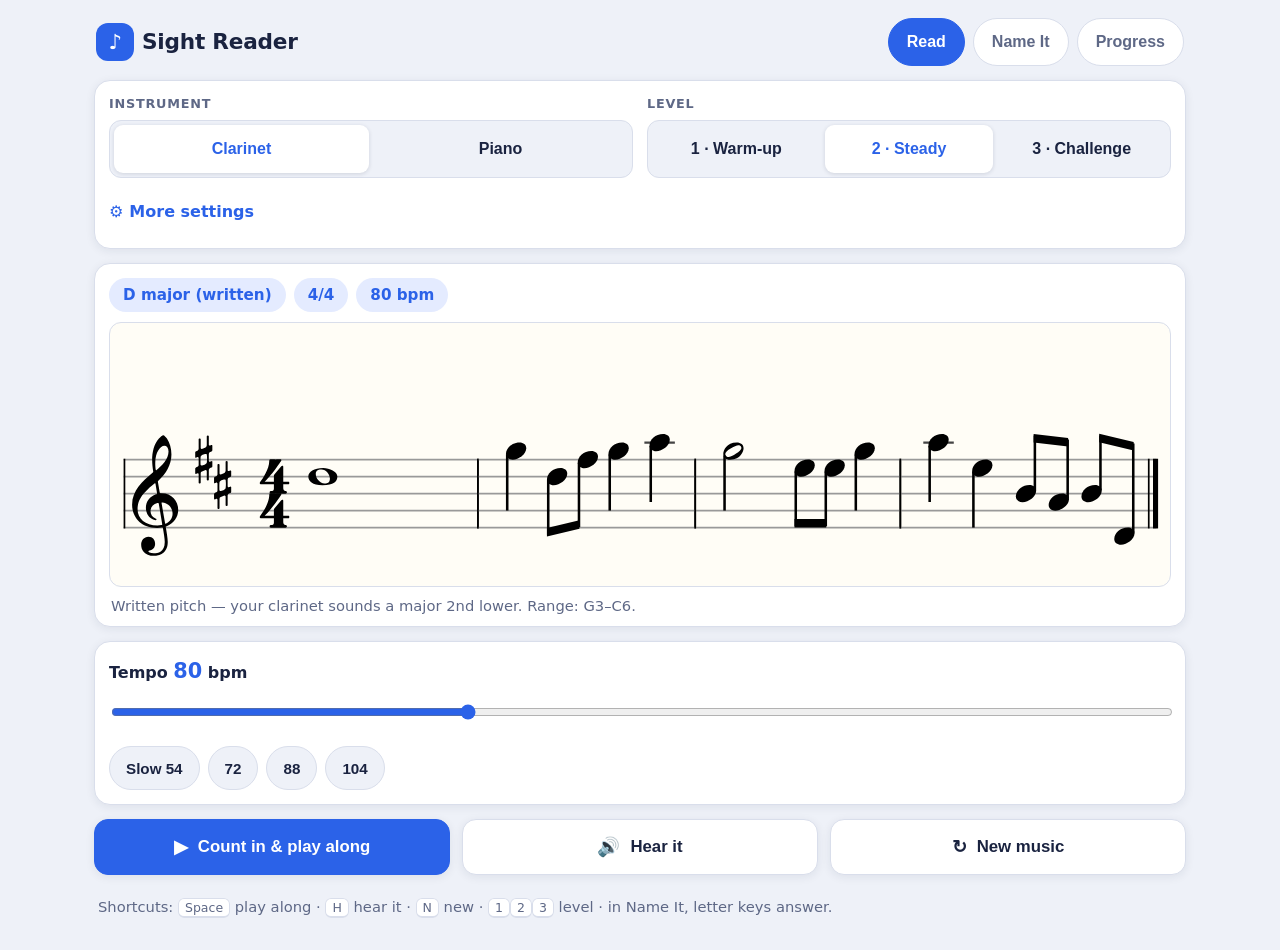
==== index.html @ 1ae21d20 "Sight Reader: sight-reading trainer for clarinet and piano A static web app (no build step) with thr" ====
<!doctype html>
<html lang="en">
<head>
<meta charset="utf-8">
<meta name="viewport" content="width=device-width, initial-scale=1">
<meta name="theme-color" content="#1b2a4a">
<title>Sight Reader — clarinet &amp; piano practice</title>
<link rel="icon" href="data:image/svg+xml,<svg xmlns='http://www.w3.org/2000/svg' viewBox='0 0 32 32'><text y='26' font-size='26'>&#119070;</text></svg>">
<link rel="stylesheet" href="css/styles.css">
</head>
<body>
<div class="app">

  <header class="topbar">
    <div class="brand"><span class="logo">&#9834;</span> Sight Reader</div>
    <nav class="tabs" id="tabs" role="tablist">
      <button class="tab is-on" data-view="practice" role="tab">Read</button>
      <button class="tab" data-view="drill" role="tab">Name It</button>
      <button class="tab" data-view="progress" role="tab">Progress</button>
    </nav>
  </header>

  <section class="setup card">
    <div class="fields">
      <div class="field">
        <label>Instrument</label>
        <div class="segmented" id="segInstrument">
          <button data-val="clarinet" class="is-on">Clarinet</button>
          <button data-val="piano">Piano</button>
        </div>
      </div>
      <div class="field" id="fieldStaff" hidden>
        <label>Staff</label>
        <div class="segmented" id="segClef">
          <button data-val="treble" class="is-on">Treble</button>
          <button data-val="bass">Bass</button>
          <button data-val="grand">Grand</button>
        </div>
      </div>
      <div class="field">
        <label>Level</label>
        <div class="segmented" id="segLevel">
          <button data-val="1">1 · Warm&#8209;up</button>
          <button data-val="2" class="is-on">2 · Steady</button>
          <button data-val="3">3 · Challenge</button>
        </div>
      </div>
    </div>

    <details id="more">
      <summary>More settings</summary>
      <div class="fields">
        <div class="field">
          <label for="selKey">Key</label>
          <select id="selKey">
            <option value="auto">Mixed (level keys)</option>
          </select>
        </div>
        <div class="field">
          <label for="selTime">Time</label>
          <select id="selTime">
            <option value="4/4">4/4</option>
            <option value="3/4">3/4</option>
            <option value="2/4">2/4</option>
          </select>
        </div>
        <div class="field">
          <label>Bars</label>
          <div class="segmented" id="segBars">
            <button data-val="2">2</button>
            <button data-val="4" class="is-on">4</button>
            <button data-val="8">8</button>
          </div>
        </div>
        <div class="field">
          <label for="selClick">Click</label>
          <select id="selClick">
            <option value="all">All the way through</option>
            <option value="countin">Count-in only</option>
            <option value="off">No click</option>
          </select>
        </div>
        <div class="field">
          <label for="rngVol">Volume</label>
          <input type="range" id="rngVol" min="0" max="100" value="70">
        </div>
        <div class="field checks">
          <label class="check"><input type="checkbox" id="chkRests"> Rests</label>
          <label class="check"><input type="checkbox" id="chkAcc"> Accidentals</label>
        </div>
      </div>
    </details>
  </section>

  <main>
    <!-- ============ READ ============ -->
    <section class="view" id="view-practice">
      <div class="card score">
        <div class="score-head">
          <span class="pill" id="pillKey">C major</span>
          <span class="pill" id="pillTime">4/4</span>
          <span class="pill" id="pillTempo">80 bpm</span>
          <span class="pill ghost" id="pillCount"></span>
        </div>
        <div class="notation-wrap">
          <div id="notation" class="notation"></div>
          <div id="cursor" class="cursor" hidden></div>
        </div>
        <p class="hint" id="instrumentNote"></p>
      </div>

      <div class="card tempo-card">
        <label for="rngTempo">Tempo <strong id="tempoOut">80</strong> bpm</label>
        <input type="range" id="rngTempo" min="40" max="160" step="2" value="80">
        <div class="tempo-presets">
          <button class="chip" data-tempo="54">Slow 54</button>
          <button class="chip" data-tempo="72">72</button>
          <button class="chip" data-tempo="88">88</button>
          <button class="chip" data-tempo="104">104</button>
        </div>
      </div>

      <div class="actions">
        <button class="btn primary" id="btnPlayAlong"><span class="ic">&#9654;</span> Count in &amp; play along</button>
        <button class="btn" id="btnHear"><span class="ic">&#128266;</span> Hear it</button>
        <button class="btn" id="btnNew"><span class="ic">&#8635;</span> New music</button>
      </div>

      <div class="card selfcheck" id="selfCheck" hidden>
        <p>How did that one go?</p>
        <div class="actions tight">
          <button class="btn good" id="btnGood">&#10003; Nailed it</button>
          <button class="btn warn" id="btnAgain">&#8635; Needs work</button>
        </div>
      </div>
    </section>

    <!-- ============ NAME IT ============ -->
    <section class="view" id="view-drill" hidden>
      <div class="drill-stats">
        <div class="stat"><strong id="drillScore">0/0</strong><small>score</small></div>
        <div class="stat"><strong id="drillStreak">0</strong><small>streak</small></div>
        <div class="stat"><strong id="drillTimer">0.0s</strong><small>this note</small></div>
        <div class="stat"><strong id="drillLeft">20</strong><small>to go</small></div>
      </div>

      <div class="card drill-card">
        <div id="drillNotation" class="notation single"></div>
        <div class="feedback" id="drillFeedback">Press <em>Start round</em> to begin.</div>
      </div>

      <div class="field centered">
        <div class="segmented" id="segAnswerMode">
          <button data-val="name" class="is-on">Name it</button>
          <button data-val="keys">Find it on the keys</button>
        </div>
      </div>

      <div id="namePad" class="pad">
        <div class="acc-row segmented" id="segAcc">
          <button data-val="b">&#9837; flat</button>
          <button data-val="" class="is-on">&#9838; natural</button>
          <button data-val="#">&#9839; sharp</button>
        </div>
        <div class="note-row" id="noteRow"></div>
      </div>

      <div id="keyPad" class="piano-wrap" hidden><div class="piano" id="piano"></div></div>

      <div class="actions">
        <button class="btn primary" id="btnDrillStart">Start round</button>
        <button class="btn" id="btnDrillSkip" disabled>Skip note</button>
      </div>

      <div class="card summary" id="roundSummary" hidden></div>
    </section>

    <!-- ============ PROGRESS ============ -->
    <section class="view" id="view-progress" hidden>
      <div class="tiles" id="progressTiles"></div>
      <div class="card">
        <h2>Last 7 days</h2>
        <div class="week" id="weekChart"></div>
      </div>
      <div class="card">
        <h2>Notes to work on</h2>
        <div class="bars" id="weakBars"></div>
      </div>
      <div class="card">
        <h2>By key signature</h2>
        <div class="bars" id="keyBars"></div>
      </div>
      <div class="card danger-zone">
        <button class="btn warn" id="btnReset">Clear all progress</button>
        <span class="hint" id="storeNote"></span>
      </div>
    </section>
  </main>

  <footer class="foot">
    <span class="hint">Shortcuts: <kbd>Space</kbd> play along · <kbd>H</kbd> hear it · <kbd>N</kbd> new · <kbd>1</kbd><kbd>2</kbd><kbd>3</kbd> level · in Name It, letter keys answer.</span>
  </footer>
</div>

<div id="boot" class="boot" hidden></div>

<script src="vendor/vexflow.js"></script>
<script src="js/theory.js"></script>
<script src="js/generator.js"></script>
<script src="js/notation.js"></script>
<script src="js/audio.js"></script>
<script src="js/storage.js"></script>
<script src="js/app.js"></script>
</body>
</html>
---- css/styles.css ----
/* Sight Reader — tablet-first styles. Big targets, no hover-only affordances. */

:root {
  --bg: #eef1f8;
  --card: #ffffff;
  --ink: #1a2340;
  --muted: #5e6886;
  --line: #d9deeb;
  --accent: #2b62e8;
  --accent-soft: #e4ebff;
  --good: #16864a;
  --good-soft: #dcf5e6;
  --warn: #b85c10;
  --warn-soft: #fdeeda;
  --bad: #c22f3d;
  --bad-soft: #fde7e9;
  --paper: #fffdf6;
  --radius: 16px;
  --shadow: 0 2px 10px rgba(22, 32, 64, .08);
  --tap: 56px;
}

@media (prefers-color-scheme: dark) {
  :root {
    --bg: #111727;
    --card: #1b2234;
    --ink: #e9edf8;
    --muted: #a3adc7;
    --line: #2d3650;
    --accent: #6d94ff;
    --accent-soft: #223156;
    --good: #5fd598;
    --good-soft: #1d3a2c;
    --warn: #f0b265;
    --warn-soft: #3a2d19;
    --bad: #ff8f9b;
    --bad-soft: #3b1f25;
    --shadow: 0 2px 12px rgba(0, 0, 0, .35);
  }
}

* { box-sizing: border-box; }

html, body {
  margin: 0;
  padding: 0;
  background: var(--bg);
  color: var(--ink);
  font: 16px/1.45 system-ui, -apple-system, "Segoe UI", Roboto, sans-serif;
  -webkit-text-size-adjust: 100%;
}

.app {
  max-width: 1120px;
  margin: 0 auto;
  padding: 12px 14px 32px;
}

/* ---------- top bar ---------- */

.topbar {
  display: flex;
  align-items: center;
  justify-content: space-between;
  gap: 12px;
  flex-wrap: wrap;
  padding: 6px 2px 14px;
}

.brand {
  font-size: 1.35rem;
  font-weight: 700;
  letter-spacing: -.01em;
  display: flex;
  align-items: center;
  gap: 8px;
}

.logo {
  display: inline-grid;
  place-items: center;
  width: 38px;
  height: 38px;
  border-radius: 12px;
  background: var(--accent);
  color: #fff;
  font-size: 1.3rem;
}

.tabs { display: flex; gap: 8px; }

.tab {
  min-height: 48px;
  padding: 0 18px;
  border: 1px solid var(--line);
  border-radius: 999px;
  background: var(--card);
  color: var(--muted);
  font-size: 1rem;
  font-weight: 600;
  cursor: pointer;
}

.tab.is-on { background: var(--accent); border-color: var(--accent); color: #fff; }

/* ---------- cards & fields ---------- */

.card {
  background: var(--card);
  border: 1px solid var(--line);
  border-radius: var(--radius);
  box-shadow: var(--shadow);
  padding: 14px;
  margin-bottom: 14px;
}

.card h2 { margin: 2px 0 12px; font-size: 1.05rem; }

.fields {
  display: flex;
  flex-wrap: wrap;
  gap: 14px;
}

.field { flex: 1 1 220px; min-width: 0; }
.field.centered { flex-basis: 100%; display: flex; justify-content: center; }
.field > label {
  display: block;
  font-size: .8rem;
  text-transform: uppercase;
  letter-spacing: .06em;
  color: var(--muted);
  font-weight: 700;
  margin-bottom: 6px;
}

.segmented {
  display: flex;
  gap: 4px;
  padding: 4px;
  background: var(--bg);
  border: 1px solid var(--line);
  border-radius: 12px;
}

.segmented button {
  flex: 1 1 0;
  min-height: 48px;
  padding: 0 10px;
  border: 0;
  border-radius: 9px;
  background: transparent;
  color: var(--ink);
  font-size: 1rem;
  font-weight: 600;
  cursor: pointer;
  white-space: nowrap;
}

.segmented button.is-on {
  background: var(--card);
  color: var(--accent);
  box-shadow: 0 1px 4px rgba(20, 30, 60, .14);
}

select, input[type="range"] {
  width: 100%;
  min-height: 48px;
  font-size: 1rem;
  color: var(--ink);
}

select {
  padding: 0 10px;
  border: 1px solid var(--line);
  border-radius: 12px;
  background: var(--bg);
}

input[type="range"] { accent-color: var(--accent); min-height: 40px; }

.checks { display: flex; align-items: flex-end; gap: 16px; flex-wrap: wrap; }

.check {
  display: inline-flex;
  align-items: center;
  gap: 8px;
  min-height: 48px;
  font-weight: 600;
}

.check input { width: 24px; height: 24px; accent-color: var(--accent); }

details#more { margin-top: 12px; }

details#more > summary {
  cursor: pointer;
  min-height: 44px;
  display: flex;
  align-items: center;
  font-weight: 700;
  color: var(--accent);
  list-style: none;
}

details#more > summary::-webkit-details-marker { display: none; }
details#more > summary::before { content: "⚙ "; margin-right: 6px; }
details#more[open] > summary { margin-bottom: 10px; }

/* ---------- score ---------- */

.score { padding-bottom: 8px; }

.score-head {
  display: flex;
  gap: 8px;
  flex-wrap: wrap;
  margin-bottom: 10px;
}

.pill {
  background: var(--accent-soft);
  color: var(--accent);
  border-radius: 999px;
  padding: 6px 14px;
  font-weight: 700;
  font-size: .95rem;
}

.pill.ghost { background: transparent; color: var(--muted); }

.notation-wrap { position: relative; }

.notation {
  background: var(--paper);
  border: 1px solid var(--line);
  border-radius: 12px;
  padding: 4px 0;
  overflow: hidden;
  min-height: 140px;
}

.notation svg { display: block; max-width: 100%; }
.notation.single { min-height: 160px; display: grid; place-items: center; }

.cursor {
  position: absolute;
  top: 0;
  pointer-events: none;
  background: rgba(43, 98, 232, .16);
  border: 2px solid rgba(43, 98, 232, .45);
  border-radius: 8px;
  transition: left .07s linear, width .07s linear;
}

.hint { color: var(--muted); font-size: .92rem; margin: 8px 2px 2px; }

/* ---------- tempo ---------- */

.tempo-card label { display: block; font-weight: 600; margin-bottom: 4px; }
.tempo-card strong { font-size: 1.3rem; color: var(--accent); }

.tempo-presets { display: flex; gap: 8px; flex-wrap: wrap; margin-top: 8px; }

.chip {
  min-height: 44px;
  padding: 0 16px;
  border-radius: 999px;
  border: 1px solid var(--line);
  background: var(--bg);
  color: var(--ink);
  font-weight: 600;
  font-size: .95rem;
  cursor: pointer;
}

/* ---------- buttons ---------- */

.actions {
  display: flex;
  gap: 12px;
  flex-wrap: wrap;
  margin-bottom: 14px;
}

.actions.tight { margin-bottom: 0; }

.btn {
  flex: 1 1 200px;
  min-height: var(--tap);
  padding: 0 18px;
  border: 1px solid var(--line);
  border-radius: 14px;
  background: var(--card);
  color: var(--ink);
  font-size: 1.05rem;
  font-weight: 700;
  cursor: pointer;
  box-shadow: var(--shadow);
  display: inline-flex;
  align-items: center;
  justify-content: center;
  gap: 10px;
}

.btn .ic { font-size: 1.15rem; }
.btn:disabled { opacity: .45; cursor: default; }
.btn.primary { background: var(--accent); border-color: var(--accent); color: #fff; }
.btn.good { background: var(--good-soft); border-color: var(--good); color: var(--good); }
.btn.warn { background: var(--warn-soft); border-color: var(--warn); color: var(--warn); }
.btn.is-playing { background: var(--bad); border-color: var(--bad); color: #fff; }

.selfcheck p { margin: 2px 0 10px; font-weight: 700; }

/* ---------- drill ---------- */

.drill-stats {
  display: flex;
  gap: 10px;
  margin-bottom: 12px;
}

.stat {
  flex: 1 1 0;
  background: var(--card);
  border: 1px solid var(--line);
  border-radius: 14px;
  padding: 10px 6px;
  text-align: center;
  box-shadow: var(--shadow);
}

.stat strong { display: block; font-size: 1.4rem; line-height: 1.1; }
.stat small { color: var(--muted); font-size: .78rem; text-transform: uppercase; letter-spacing: .05em; }

.drill-card { text-align: center; }

.feedback {
  margin-top: 10px;
  min-height: 46px;
  display: grid;
  place-items: center;
  font-size: 1.1rem;
  font-weight: 700;
  border-radius: 12px;
  padding: 8px;
  color: var(--muted);
}

.feedback.ok { background: var(--good-soft); color: var(--good); }
.feedback.bad { background: var(--bad-soft); color: var(--bad); }

.pad { margin-bottom: 14px; }
.acc-row { max-width: 420px; margin: 0 auto 10px; }

.note-row {
  display: grid;
  grid-template-columns: repeat(7, 1fr);
  gap: 8px;
}

.note-btn {
  min-height: 72px;
  border: 1px solid var(--line);
  border-radius: 14px;
  background: var(--card);
  color: var(--ink);
  font-size: 1.5rem;
  font-weight: 700;
  cursor: pointer;
  box-shadow: var(--shadow);
}

.note-btn:disabled { opacity: .5; }

.piano-wrap { overflow-x: auto; padding-bottom: 8px; margin-bottom: 14px; }

.piano {
  position: relative;
  display: flex;
  height: 170px;
  min-width: 640px;
  user-select: none;
}

.wkey {
  position: relative;
  flex: 1 1 0;
  min-width: 34px;
  background: #fcfcfd;
  border: 1px solid #9aa3b8;
  border-radius: 0 0 8px 8px;
  margin-right: -1px;
  cursor: pointer;
  display: flex;
  align-items: flex-end;
  justify-content: center;
  padding-bottom: 6px;
  font-size: .7rem;
  color: #78809a;
}

.wkey.hit { background: var(--accent-soft); }
.wkey.ok { background: #bff0d2; }
.wkey.bad { background: #ffd4d9; }

.bkey {
  position: absolute;
  top: 0;
  right: -17%;
  width: 34%;
  height: 62%;
  background: #262c3d;
  border: 1px solid #10131d;
  border-radius: 0 0 6px 6px;
  z-index: 2;
  cursor: pointer;
}

.bkey.ok { background: #1f9d55; }
.bkey.bad { background: #c22f3d; }
.bkey.hit { background: var(--accent); }

.summary { text-align: center; }
.summary .big-score { font-size: 2.2rem; font-weight: 800; color: var(--accent); }

/* ---------- progress ---------- */

.tiles {
  display: grid;
  grid-template-columns: repeat(auto-fit, minmax(150px, 1fr));
  gap: 12px;
  margin-bottom: 14px;
}

.tile {
  background: var(--card);
  border: 1px solid var(--line);
  border-radius: var(--radius);
  box-shadow: var(--shadow);
  padding: 14px;
}

.tile strong { display: block; font-size: 1.8rem; line-height: 1.1; }
.tile small { color: var(--muted); }

.week { display: flex; gap: 8px; align-items: flex-end; height: 130px; }

.weekcol { flex: 1 1 0; display: flex; flex-direction: column; justify-content: flex-end; height: 100%; gap: 6px; }
.weekcol .fill { background: var(--accent); border-radius: 6px 6px 0 0; min-height: 3px; }
.weekcol .fill.empty { background: var(--line); }
.weekcol .lab { text-align: center; font-size: .72rem; color: var(--muted); }
.weekcol .val { text-align: center; font-size: .72rem; color: var(--muted); }

.bars { display: flex; flex-direction: column; gap: 8px; }

.bar-row { display: grid; grid-template-columns: 60px 1fr 70px; gap: 10px; align-items: center; }
.bar-row .track { background: var(--bg); border-radius: 999px; height: 16px; overflow: hidden; border: 1px solid var(--line); }
.bar-row .fill { height: 100%; background: var(--good); border-radius: 999px; }
.bar-row .fill.low { background: var(--bad); }
.bar-row .fill.mid { background: var(--warn); }
.bar-row .lab { font-weight: 700; }
.bar-row .num { color: var(--muted); font-size: .85rem; text-align: right; }

.danger-zone { display: flex; align-items: center; gap: 14px; flex-wrap: wrap; }
.danger-zone .btn { flex: 0 0 auto; }

/* ---------- misc ---------- */

.foot { padding: 6px 2px 0; }
kbd {
  background: var(--card);
  border: 1px solid var(--line);
  border-bottom-width: 2px;
  border-radius: 6px;
  padding: 1px 6px;
  font: inherit;
  font-size: .85em;
}

.boot {
  position: fixed;
  inset: auto 12px 12px 12px;
  background: var(--bad-soft);
  color: var(--bad);
  border: 1px solid var(--bad);
  border-radius: 12px;
  padding: 12px;
  font-weight: 600;
  z-index: 50;
}

[hidden] { display: none !important; }

@media (max-width: 560px) {
  .brand { font-size: 1.15rem; }
  .tab { padding: 0 13px; font-size: .95rem; }
  .note-row { grid-template-columns: repeat(4, 1fr); }
  .btn { flex-basis: 100%; }
  .stat strong { font-size: 1.15rem; }
}

@media (max-width: 860px) and (orientation: portrait) {
  .field { flex-basis: 100%; }
}
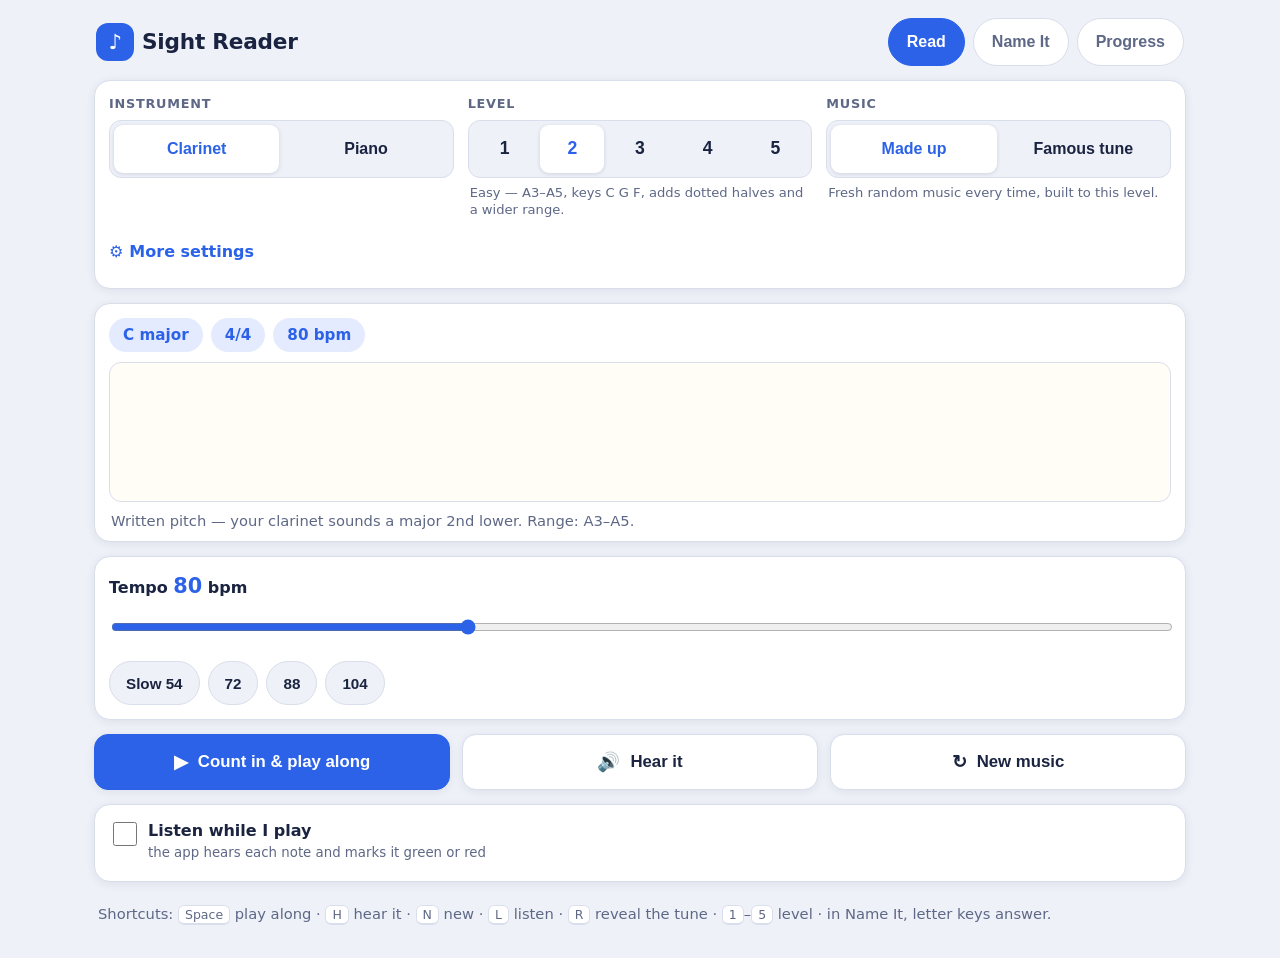
==== commit 1b89af47: "Five difficulty levels, and a library of famous tunes to sight-read Difficulty was three big plateau" ====
--- a/index.html
+++ b/index.html
@@ -39,11 +39,22 @@
       </div>
       <div class="field">
         <label>Level</label>
-        <div class="segmented" id="segLevel">
-          <button data-val="1">1 · Warm&#8209;up</button>
-          <button data-val="2" class="is-on">2 · Steady</button>
-          <button data-val="3">3 · Challenge</button>
-        </div>
+        <div class="segmented levels" id="segLevel">
+          <button data-val="1">1</button>
+          <button data-val="2" class="is-on">2</button>
+          <button data-val="3">3</button>
+          <button data-val="4">4</button>
+          <button data-val="5">5</button>
+        </div>
+        <p class="hint level-note" id="levelNote"></p>
+      </div>
+      <div class="field">
+        <label>Music</label>
+        <div class="segmented" id="segSource">
+          <button data-val="random" class="is-on">Made up</button>
+          <button data-val="tune">Famous tune</button>
+        </div>
+        <p class="hint level-note" id="sourceNote"></p>
       </div>
     </div>
 
@@ -101,12 +112,16 @@
           <span class="pill" id="pillTime">4/4</span>
           <span class="pill" id="pillTempo">80 bpm</span>
           <span class="pill ghost" id="pillCount"></span>
+          <span class="pill tune" id="pillTune" hidden></span>
+          <button class="chip reveal" id="btnReveal" hidden>What is this tune?</button>
         </div>
         <div class="notation-wrap">
           <div id="notation" class="notation"></div>
+          <div id="hitMarks" class="hitmarks" aria-hidden="true"></div>
           <div id="cursor" class="cursor" hidden></div>
         </div>
         <p class="hint" id="instrumentNote"></p>
+        <p class="hint tune-note" id="tuneNote" hidden></p>
       </div>
 
       <div class="card tempo-card">
@@ -126,6 +141,32 @@
         <button class="btn" id="btnNew"><span class="ic">&#8635;</span> New music</button>
       </div>
 
+      <div class="card listen" id="listenCard">
+        <label class="check listen-head">
+          <input type="checkbox" id="chkListen">
+          <span>Listen while I play
+            <small>the app hears each note and marks it green or red</small></span>
+        </label>
+        <div class="listen-body" id="listenBody" hidden>
+          <div class="actions tight">
+            <button class="btn" id="btnMicCheck"><span class="ic">&#127908;</span> Check my microphone</button>
+          </div>
+          <div class="mic-readout" id="micReadout" hidden>
+            <div class="mic-heard">
+              <strong id="micNote">&#8212;</strong>
+              <small id="micCents"></small>
+            </div>
+            <div class="mic-bars">
+              <div class="mic-cents"><i class="mid"></i><i class="needle" id="micNeedle"></i></div>
+              <div class="mic-level"><i id="micLevel"></i></div>
+            </div>
+          </div>
+          <p class="hint" id="listenStatus"></p>
+        </div>
+      </div>
+
+      <div class="card listen-result" id="listenResult" hidden></div>
+
       <div class="card selfcheck" id="selfCheck" hidden>
         <p>How did that one go?</p>
         <div class="actions tight">
@@ -198,7 +239,7 @@
   </main>
 
   <footer class="foot">
-    <span class="hint">Shortcuts: <kbd>Space</kbd> play along · <kbd>H</kbd> hear it · <kbd>N</kbd> new · <kbd>1</kbd><kbd>2</kbd><kbd>3</kbd> level · in Name It, letter keys answer.</span>
+    <span class="hint">Shortcuts: <kbd>Space</kbd> play along · <kbd>H</kbd> hear it · <kbd>N</kbd> new · <kbd>L</kbd> listen · <kbd>R</kbd> reveal the tune · <kbd>1</kbd>–<kbd>5</kbd> level · in Name It, letter keys answer.</span>
   </footer>
 </div>
 
@@ -207,8 +248,10 @@
 <script src="vendor/vexflow.js"></script>
 <script src="js/theory.js"></script>
 <script src="js/generator.js"></script>
+<script src="js/tunes.js"></script>
 <script src="js/notation.js"></script>
 <script src="js/audio.js"></script>
+<script src="js/pitch.js"></script>
 <script src="js/storage.js"></script>
 <script src="js/app.js"></script>
 </body>
--- a/css/styles.css
+++ b/css/styles.css
@@ -503,3 +503,111 @@
 @media (max-width: 860px) and (orientation: portrait) {
   .field { flex-basis: 100%; }
 }
+
+/* ---------- listening through the microphone ---------- */
+
+.hitmarks { position: absolute; inset: 0; pointer-events: none; }
+
+.hitmark {
+  position: absolute;
+  border-radius: 8px;
+  border: 2px solid transparent;
+  transition: background-color .12s linear;
+}
+
+.hitmark.ok   { background: rgba(22, 134, 74, .17);  border-color: rgba(22, 134, 74, .4); }
+.hitmark.bad  { background: rgba(194, 47, 61, .16);  border-color: rgba(194, 47, 61, .45); }
+.hitmark.miss { background: rgba(120, 128, 150, .12); border-color: rgba(120, 128, 150, .4); border-style: dashed; }
+
+@media (prefers-color-scheme: dark) {
+  .hitmark.ok   { background: rgba(95, 213, 152, .2);  border-color: rgba(95, 213, 152, .5); }
+  .hitmark.bad  { background: rgba(255, 143, 155, .18); border-color: rgba(255, 143, 155, .5); }
+  .hitmark.miss { background: rgba(163, 173, 199, .14); border-color: rgba(163, 173, 199, .45); }
+}
+
+.listen-head { align-items: flex-start; font-weight: 700; }
+.listen-head small { display: block; font-weight: 400; color: var(--muted); }
+.listen-body { margin-top: 12px; }
+.listen-body .actions { margin-bottom: 10px; }
+.listen-body .btn { flex: 0 1 280px; }
+
+.mic-readout {
+  display: flex;
+  align-items: center;
+  gap: 16px;
+  background: var(--bg);
+  border: 1px solid var(--line);
+  border-radius: 14px;
+  padding: 12px 14px;
+}
+
+.mic-heard { min-width: 92px; text-align: center; }
+.mic-heard strong { display: block; font-size: 2rem; line-height: 1.1; font-variant-numeric: tabular-nums; }
+.mic-heard strong.dim { color: var(--muted); }
+.mic-heard small { color: var(--muted); font-variant-numeric: tabular-nums; }
+.mic-bars { flex: 1 1 auto; display: grid; gap: 8px; }
+
+.mic-cents, .mic-level {
+  position: relative;
+  height: 12px;
+  border-radius: 999px;
+  background: var(--line);
+  overflow: hidden;
+}
+
+.mic-cents .mid {
+  position: absolute;
+  left: 50%;
+  top: 0;
+  bottom: 0;
+  width: 2px;
+  margin-left: -1px;
+  background: var(--muted);
+  opacity: .55;
+}
+
+.mic-cents .needle {
+  position: absolute;
+  top: 1px;
+  bottom: 1px;
+  width: 10px;
+  margin-left: -5px;
+  left: 50%;
+  border-radius: 999px;
+  background: var(--good);
+  transition: left .08s linear;
+}
+
+.mic-cents .needle.off { background: var(--warn); }
+.mic-cents .needle.quiet { background: var(--muted); opacity: .5; }
+.mic-level i { position: absolute; left: 0; top: 0; bottom: 0; width: 0; background: var(--accent); border-radius: 999px; }
+
+.listen-result .big-score { font-size: 2rem; font-weight: 800; }
+.listen-result p { margin: 4px 0; }
+.listen-result .tally { display: flex; gap: 14px; flex-wrap: wrap; margin: 6px 0 2px; font-weight: 700; }
+.listen-result .tally .ok { color: var(--good); }
+.listen-result .tally .bad { color: var(--bad); }
+.listen-result .tally .miss { color: var(--muted); }
+.hint.bad { color: var(--bad); }
+
+/* ---------- five levels and famous-tune mode ---------- */
+
+.segmented.levels button { font-size: 1.1rem; padding: 0 4px; }
+
+.hint.level-note { margin: 6px 2px 0; font-size: .82rem; line-height: 1.3; }
+
+.pill.tune { background: var(--warn-soft); color: var(--warn); }
+
+.chip.reveal {
+  min-height: 38px;
+  padding: 0 14px;
+  border-color: var(--warn);
+  background: var(--warn-soft);
+  color: var(--warn);
+  font-weight: 700;
+}
+
+.hint.tune-note { color: var(--ink); font-weight: 600; }
+
+.segmented button:disabled,
+select:disabled { opacity: .45; cursor: default; }
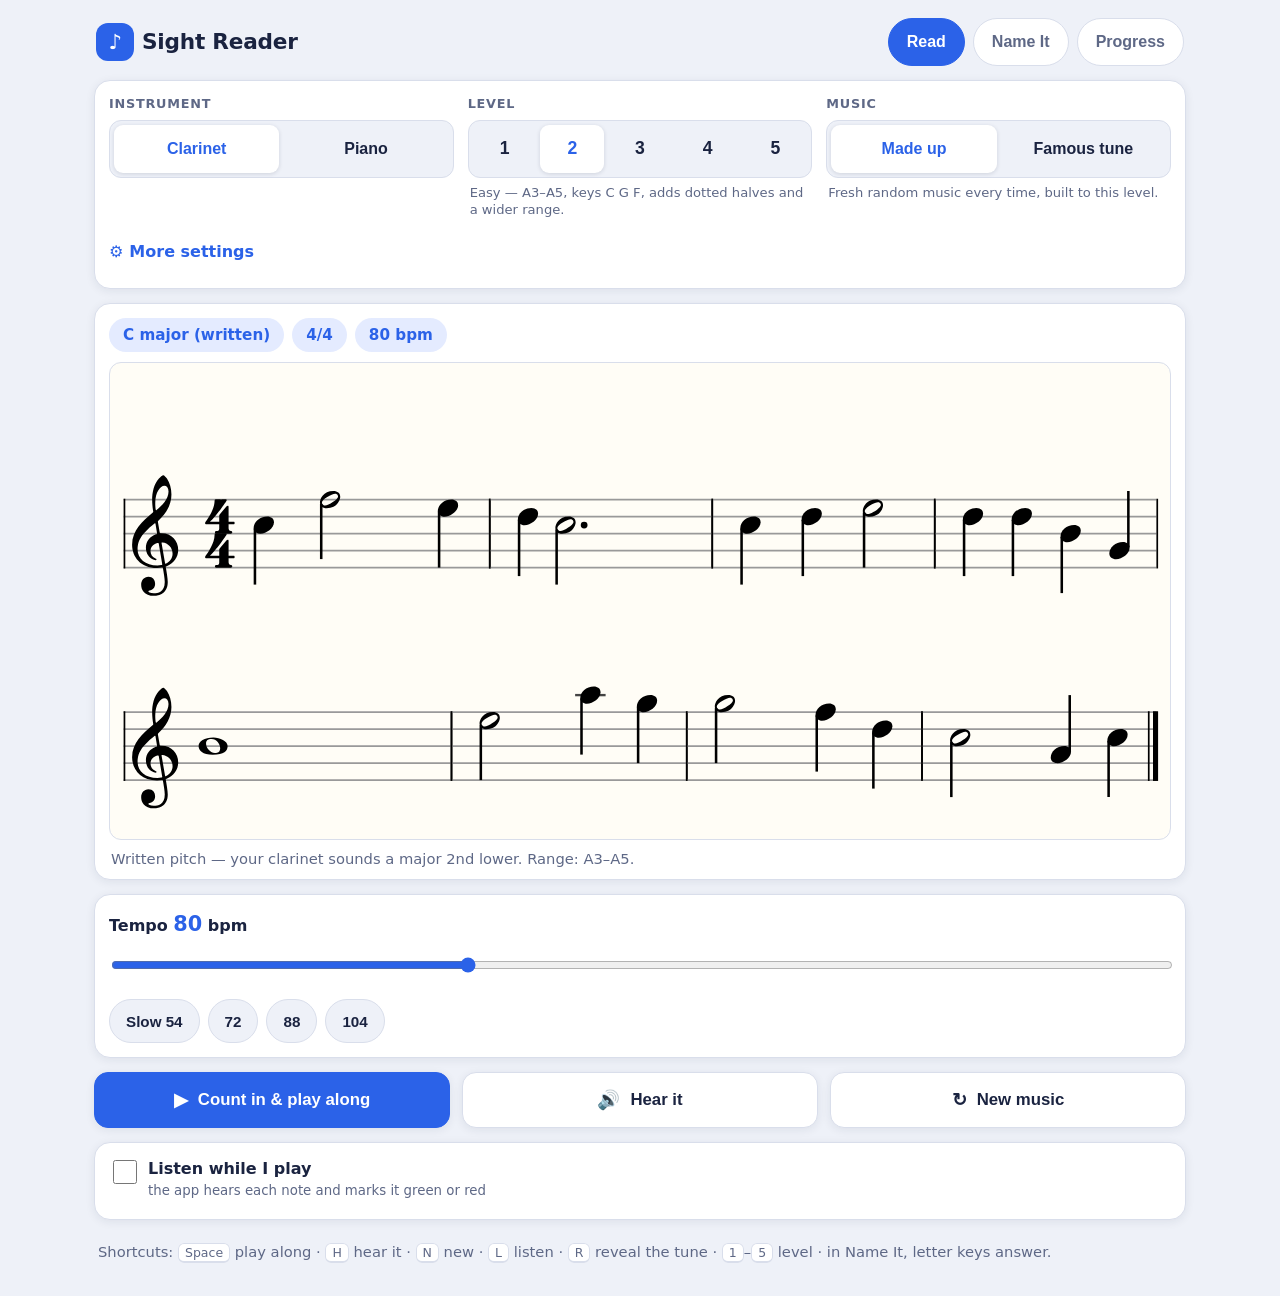
==== commit 8af38049: "Default to eight bars so an exercise fills two lines Older saves kept four bars without anyone choos" ====
--- a/index.html
+++ b/index.html
@@ -79,8 +79,8 @@
           <label>Bars</label>
           <div class="segmented" id="segBars">
             <button data-val="2">2</button>
-            <button data-val="4" class="is-on">4</button>
-            <button data-val="8">8</button>
+            <button data-val="4">4</button>
+            <button data-val="8" class="is-on">8</button>
           </div>
         </div>
         <div class="field">
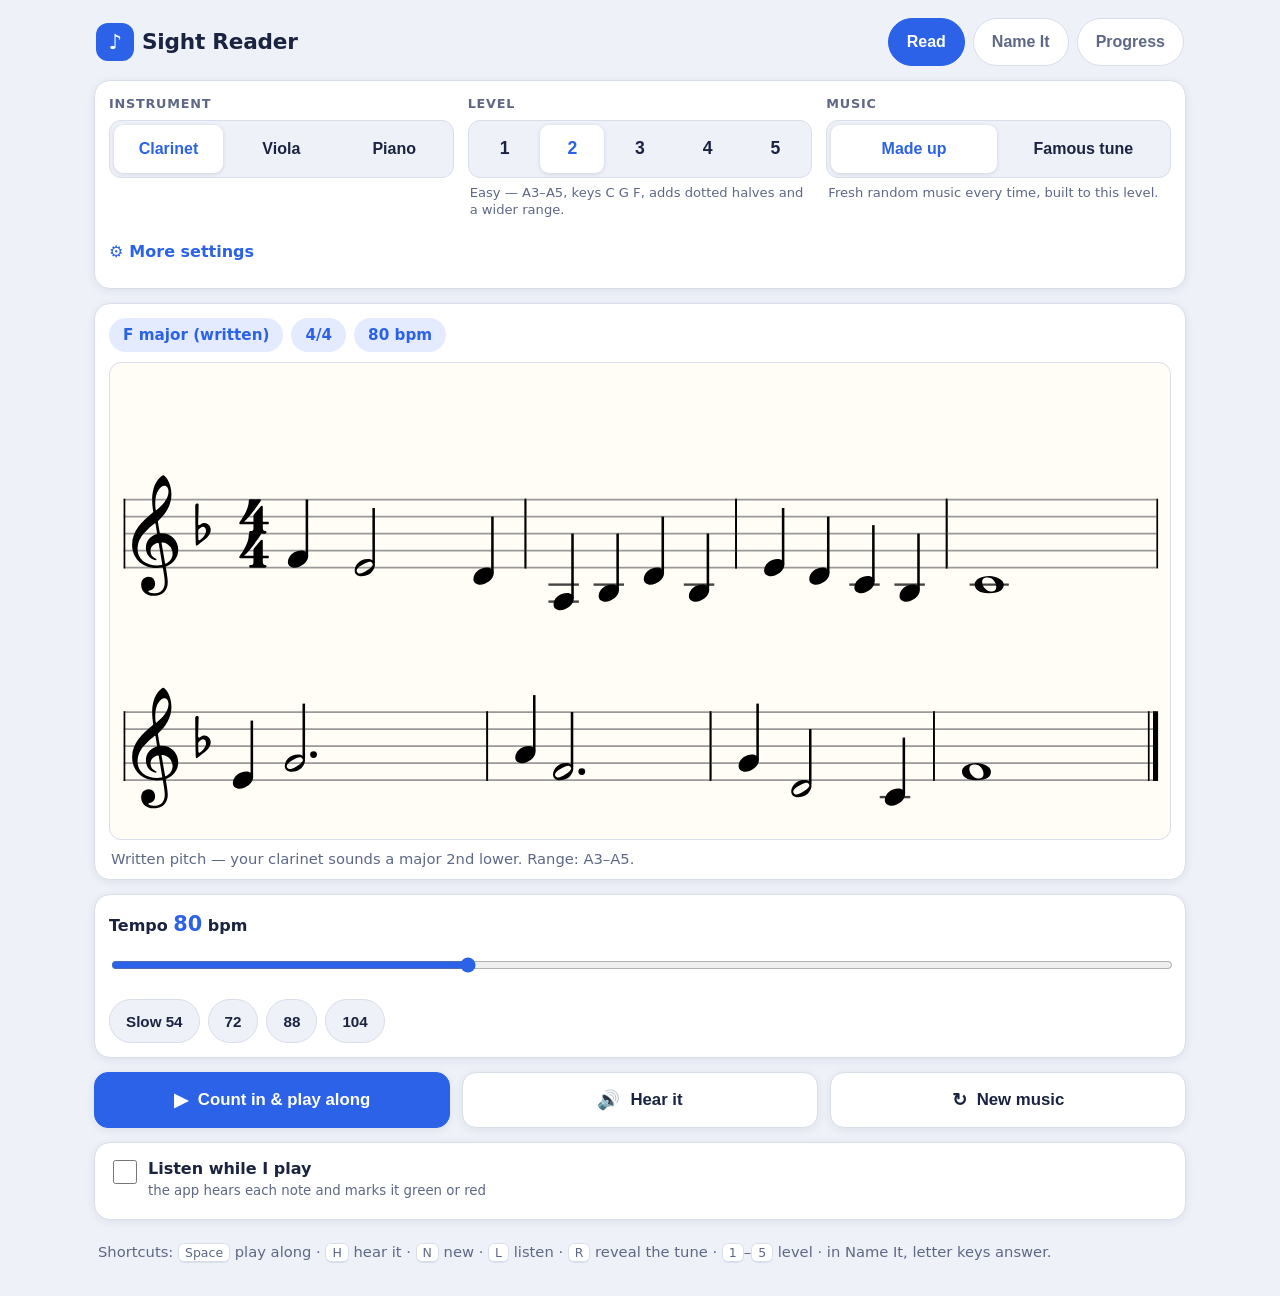
==== commit b89d5c9e: "Add viola: alto clef, its own keys, range and bowed sound A second child plays viola, so the instrum" ====
--- a/index.html
+++ b/index.html
@@ -4,7 +4,7 @@
 <meta charset="utf-8">
 <meta name="viewport" content="width=device-width, initial-scale=1">
 <meta name="theme-color" content="#1b2a4a">
-<title>Sight Reader — clarinet &amp; piano practice</title>
+<title>Sight Reader — clarinet, viola &amp; piano practice</title>
 <link rel="icon" href="data:image/svg+xml,<svg xmlns='http://www.w3.org/2000/svg' viewBox='0 0 32 32'><text y='26' font-size='26'>&#119070;</text></svg>">
 <link rel="stylesheet" href="css/styles.css">
 </head>
@@ -26,6 +26,7 @@
         <label>Instrument</label>
         <div class="segmented" id="segInstrument">
           <button data-val="clarinet" class="is-on">Clarinet</button>
+          <button data-val="viola">Viola</button>
           <button data-val="piano">Piano</button>
         </div>
       </div>
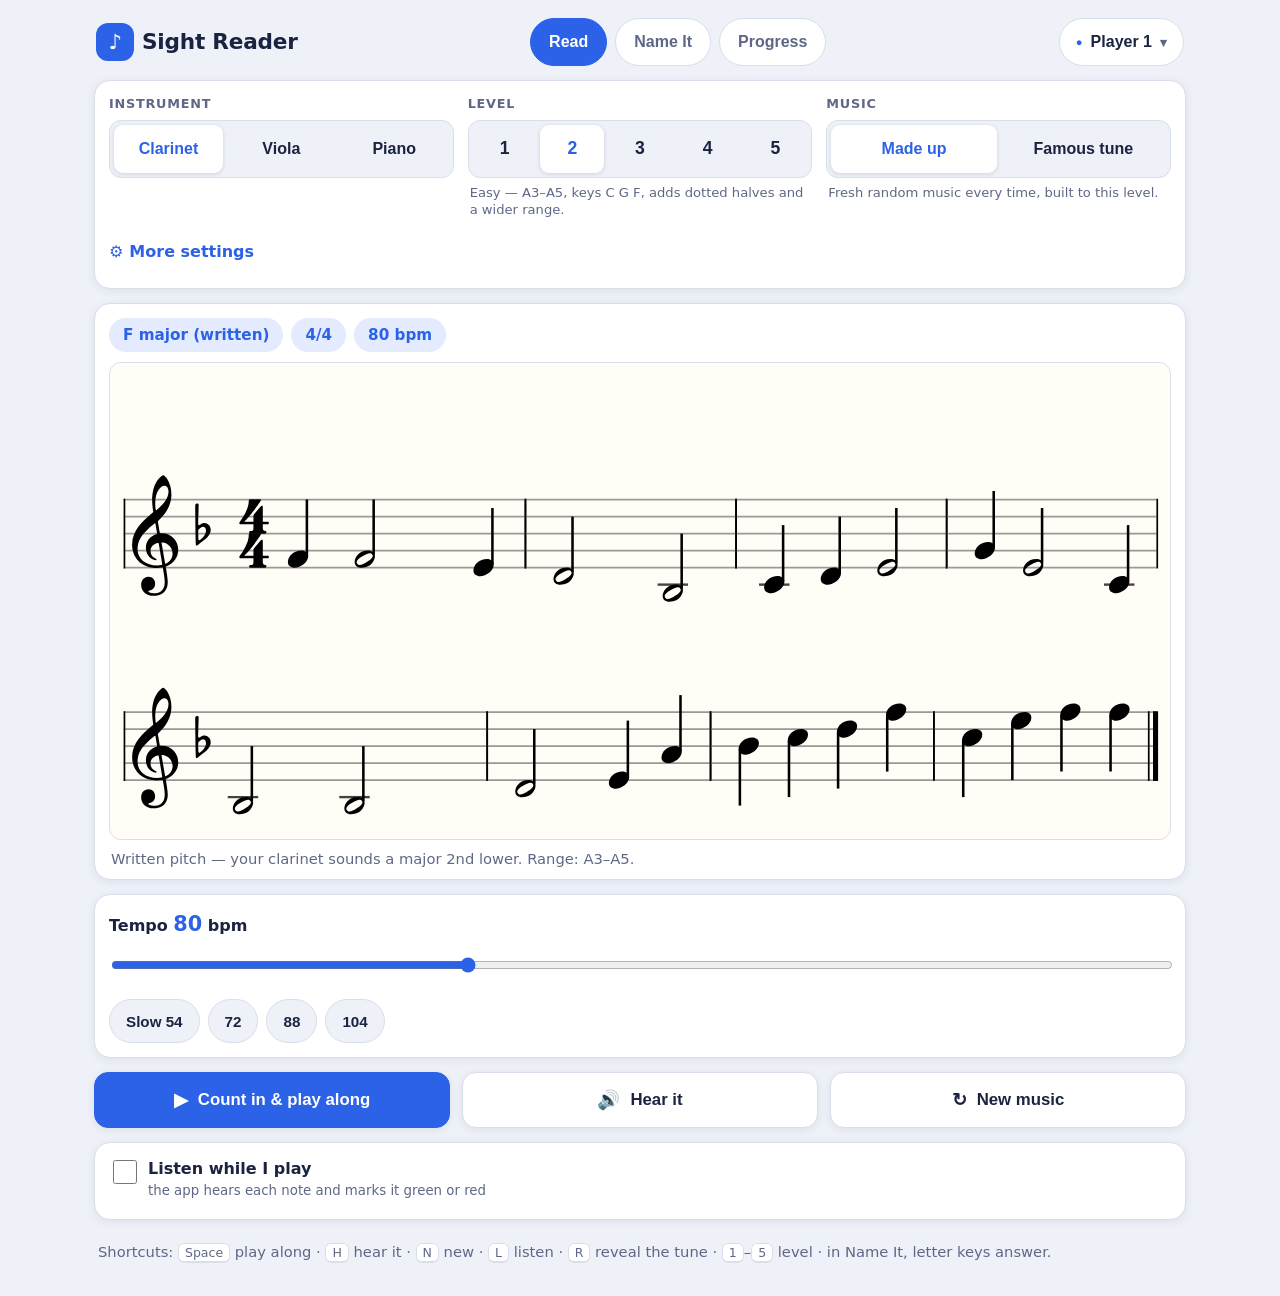
==== commit e570b0bb: "Give each player their own progress and settings Two children share one tablet, so a single pot of s" ====
--- a/index.html
+++ b/index.html
@@ -18,6 +18,11 @@
       <button class="tab" data-view="drill" role="tab">Name It</button>
       <button class="tab" data-view="progress" role="tab">Progress</button>
     </nav>
+    <button class="player-btn" id="btnPlayer" aria-haspopup="dialog">
+      <span aria-hidden="true">&#9679;</span>
+      <span id="playerName">Player 1</span>
+      <span class="caret" aria-hidden="true">&#9662;</span>
+    </button>
   </header>
 
   <section class="setup card">
@@ -219,6 +224,7 @@
 
     <!-- ============ PROGRESS ============ -->
     <section class="view" id="view-progress" hidden>
+      <p class="hint who" id="progressWho"></p>
       <div class="tiles" id="progressTiles"></div>
       <div class="card">
         <h2>Last 7 days</h2>
@@ -233,7 +239,12 @@
         <div class="bars" id="keyBars"></div>
       </div>
       <div class="card danger-zone">
-        <button class="btn warn" id="btnReset">Clear all progress</button>
+        <button class="btn warn" id="btnReset">Clear this player's progress</button>
+        <span class="confirm-inline" id="resetConfirm" hidden>
+          <strong id="resetAsk">Really clear it?</strong>
+          <button class="btn warn" id="btnResetYes">Yes, clear</button>
+          <button class="btn" id="btnResetNo">Cancel</button>
+        </span>
         <span class="hint" id="storeNote"></span>
       </div>
     </section>
@@ -243,6 +254,18 @@
     <span class="hint">Shortcuts: <kbd>Space</kbd> play along · <kbd>H</kbd> hear it · <kbd>N</kbd> new · <kbd>L</kbd> listen · <kbd>R</kbd> reveal the tune · <kbd>1</kbd>–<kbd>5</kbd> level · in Name It, letter keys answer.</span>
   </footer>
 </div>
+
+<div class="sheet-backdrop" id="playerBackdrop" hidden></div>
+<section class="sheet" id="playerSheet" hidden role="dialog" aria-label="Choose who is practising">
+  <h2>Who's practising?</h2>
+  <p class="hint">Each player keeps their own streak, practice time and accuracy.</p>
+  <div class="player-list" id="playerList"></div>
+  <div class="player-add">
+    <input type="text" id="newPlayerName" maxlength="20" placeholder="Add another player" autocomplete="off">
+    <button class="btn" id="btnAddPlayer">Add</button>
+  </div>
+  <button class="btn primary" id="btnClosePlayers">Done</button>
+</section>
 
 <div id="boot" class="boot" hidden></div>
 
--- a/css/styles.css
+++ b/css/styles.css
@@ -611,3 +611,124 @@
 
 .segmented button:disabled,
 select:disabled { opacity: .45; cursor: default; }
+
+/* ---------- players ---------- */
+
+.player-btn {
+  display: inline-flex;
+  align-items: center;
+  gap: 8px;
+  min-height: 48px;
+  padding: 0 16px;
+  border: 1px solid var(--line);
+  border-radius: 999px;
+  background: var(--card);
+  color: var(--ink);
+  font-size: 1rem;
+  font-weight: 700;
+  cursor: pointer;
+}
+
+.player-btn .caret { color: var(--muted); font-size: .8rem; }
+.player-btn span[aria-hidden="true"]:first-child { color: var(--accent); font-size: .7rem; }
+
+.hint.who { margin: 0 2px 10px; }
+
+.sheet-backdrop {
+  position: fixed;
+  inset: 0;
+  background: rgba(14, 20, 38, .45);
+  z-index: 40;
+}
+
+.sheet {
+  position: fixed;
+  z-index: 41;
+  left: 50%;
+  top: 50%;
+  transform: translate(-50%, -50%);
+  width: min(520px, calc(100vw - 32px));
+  max-height: calc(100vh - 48px);
+  overflow-y: auto;
+  background: var(--card);
+  border: 1px solid var(--line);
+  border-radius: 18px;
+  box-shadow: 0 18px 50px rgba(10, 16, 34, .35);
+  padding: 18px;
+}
+
+.sheet h2 { margin: 0 0 4px; font-size: 1.2rem; }
+.sheet > .hint { margin-bottom: 14px; }
+
+.player-list { display: flex; flex-direction: column; gap: 10px; margin-bottom: 14px; }
+
+.player-row {
+  display: flex;
+  align-items: stretch;
+  gap: 8px;
+}
+
+.player-row.editing {
+  align-items: center;
+  flex-wrap: wrap;
+  background: var(--bg);
+  border: 1px solid var(--line);
+  border-radius: 14px;
+  padding: 10px;
+}
+
+.player-row.editing strong { flex: 1 1 100%; }
+.player-row.editing input { flex: 1 1 160px; min-height: 48px; border: 1px solid var(--line); border-radius: 12px; padding: 0 12px; background: var(--card); }
+.player-row.editing .btn { flex: 0 0 auto; min-width: 96px; }
+
+.player-pick {
+  flex: 1 1 auto;
+  min-height: 64px;
+  text-align: left;
+  padding: 8px 14px;
+  border: 1px solid var(--line);
+  border-radius: 14px;
+  background: var(--card);
+  color: var(--ink);
+  cursor: pointer;
+}
+
+.player-row.is-on .player-pick { border-color: var(--accent); background: var(--accent-soft); }
+.player-pick strong { display: block; font-size: 1.05rem; }
+.player-pick small { color: var(--muted); font-size: .85rem; }
+
+.player-icon {
+  flex: 0 0 auto;
+  width: 52px;
+  border: 1px solid var(--line);
+  border-radius: 14px;
+  background: var(--card);
+  color: var(--muted);
+  font-size: 1.1rem;
+  cursor: pointer;
+}
+
+.player-icon:disabled { opacity: .35; cursor: default; }
+
+.player-add { display: flex; gap: 8px; margin-bottom: 14px; }
+
+.player-add input {
+  flex: 1 1 auto;
+  min-height: 52px;
+  padding: 0 14px;
+  border: 1px solid var(--line);
+  border-radius: 12px;
+  background: var(--bg);
+  color: var(--ink);
+  font-size: 1rem;
+}
+
+.player-add .btn { flex: 0 0 auto; min-width: 110px; }
+
+.confirm-inline { display: flex; align-items: center; gap: 10px; flex-wrap: wrap; }
+.confirm-inline .btn { flex: 0 0 auto; min-width: 120px; }
+
+@media (max-width: 560px) {
+  .player-btn { padding: 0 12px; }
+  .player-row.editing .btn { flex: 1 1 auto; }
+}
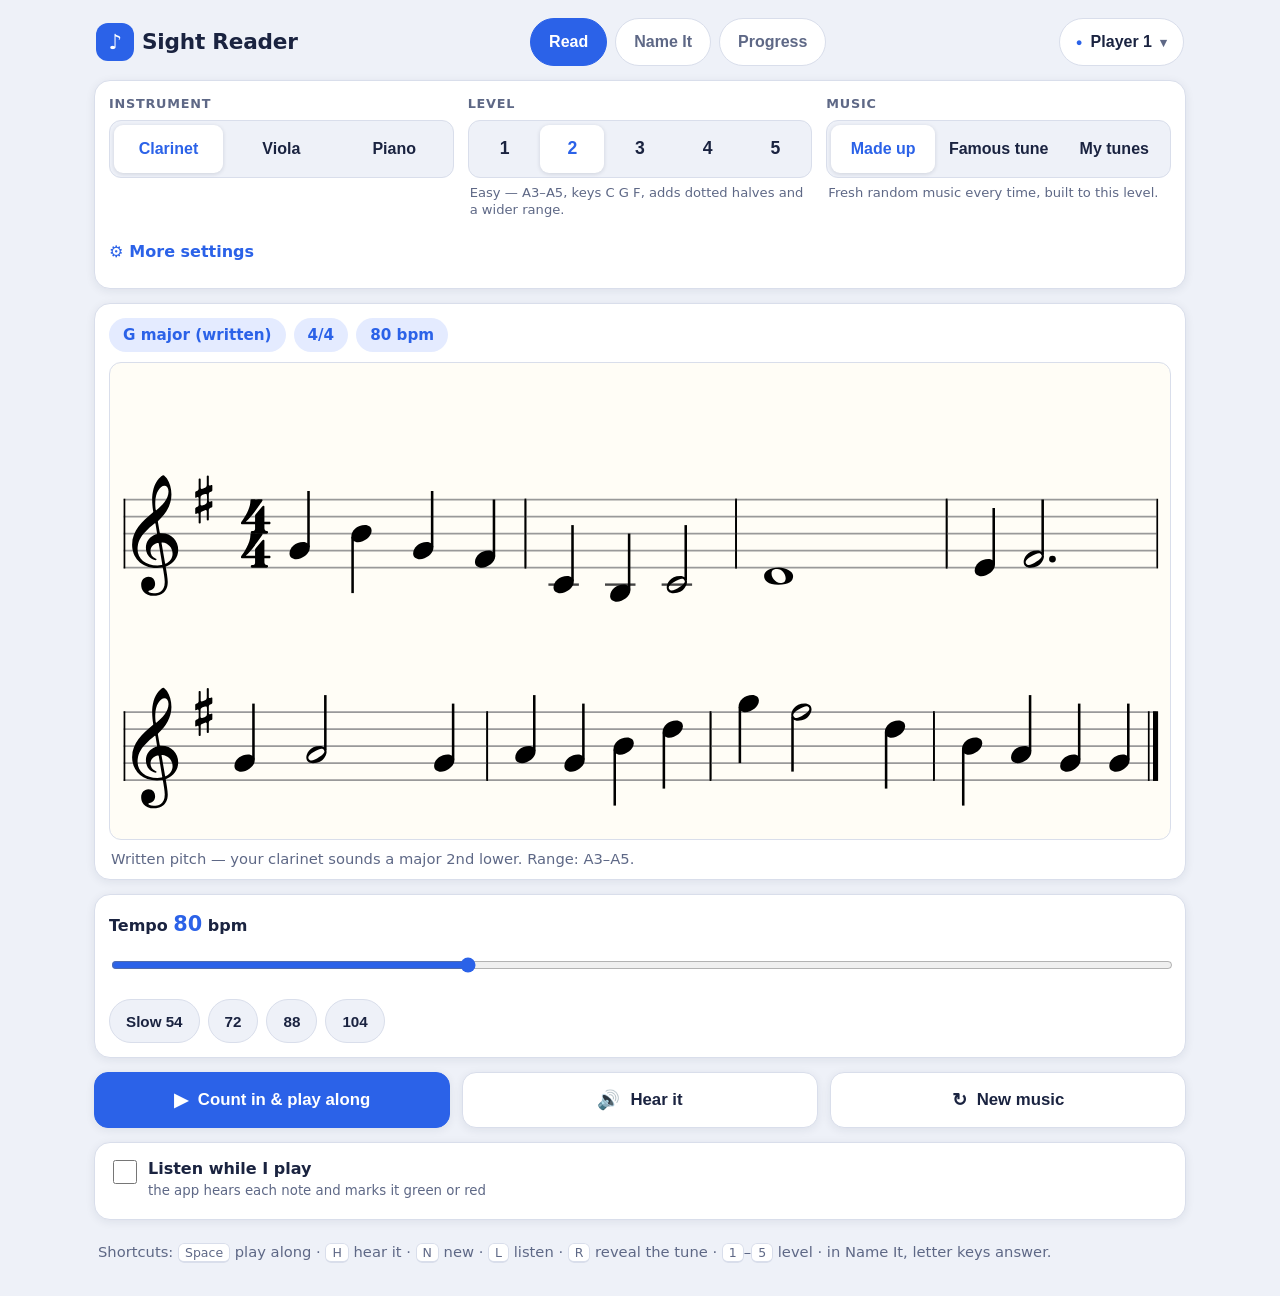
==== commit e47f0570: "Six more public-domain tunes, and a writer for your own Two things, both aimed at the same request: " ====
--- a/index.html
+++ b/index.html
@@ -59,6 +59,7 @@
         <div class="segmented" id="segSource">
           <button data-val="random" class="is-on">Made up</button>
           <button data-val="tune">Famous tune</button>
+          <button data-val="custom">My tunes</button>
         </div>
         <p class="hint level-note" id="sourceNote"></p>
       </div>
@@ -120,6 +121,7 @@
           <span class="pill ghost" id="pillCount"></span>
           <span class="pill tune" id="pillTune" hidden></span>
           <button class="chip reveal" id="btnReveal" hidden>What is this tune?</button>
+          <button class="chip write" id="btnWriteTune" hidden>&#9998; Write a tune</button>
         </div>
         <div class="notation-wrap">
           <div id="notation" class="notation"></div>
@@ -255,6 +257,69 @@
   </footer>
 </div>
 
+<div class="sheet-backdrop" id="tuneBackdrop" hidden></div>
+<section class="sheet wide" id="tuneSheet" hidden role="dialog" aria-label="Write your own tune">
+  <h2>Write your own tune</h2>
+  <p class="hint">Tap the notes you want. Your tunes stay on this device — they are never
+    uploaded or shared.</p>
+
+  <div class="fields">
+    <div class="field">
+      <label for="ctTitle">Call it</label>
+      <input type="text" id="ctTitle" maxlength="40" placeholder="My tune" autocomplete="off">
+    </div>
+    <div class="field">
+      <label for="ctKey">Key</label>
+      <select id="ctKey"></select>
+    </div>
+    <div class="field">
+      <label for="ctTime">Time</label>
+      <select id="ctTime">
+        <option value="4/4">4/4</option>
+        <option value="3/4">3/4</option>
+        <option value="2/4">2/4</option>
+      </select>
+    </div>
+  </div>
+
+  <div class="notation" id="ctPreview"></div>
+  <p class="hint" id="ctStatus"></p>
+
+  <div class="ct-pad">
+    <div class="note-row" id="ctNotes"></div>
+    <div class="ct-row">
+      <div class="segmented" id="ctAcc">
+        <button data-val="b">&#9837;</button>
+        <button data-val="" class="is-on">&#9838;</button>
+        <button data-val="#">&#9839;</button>
+      </div>
+      <div class="segmented" id="ctDur">
+        <button data-val="w">whole</button>
+        <button data-val="h">half</button>
+        <button data-val="q" class="is-on">quarter</button>
+        <button data-val="e">eighth</button>
+        <button data-val="s">16th</button>
+      </div>
+    </div>
+    <div class="ct-row">
+      <button class="chip" id="ctDot">dotted: off</button>
+      <button class="chip" id="ctRest">add a rest</button>
+      <button class="chip" id="ctOctDown">last note lower</button>
+      <button class="chip" id="ctOctUp">last note higher</button>
+      <button class="chip" id="ctUndo">undo</button>
+      <button class="chip" id="ctClear">clear</button>
+    </div>
+  </div>
+
+  <div class="actions">
+    <button class="btn primary" id="ctSave">Save tune</button>
+    <button class="btn" id="ctCancel">Close</button>
+  </div>
+
+  <h2 class="ct-list-head">Tunes you have written</h2>
+  <div class="player-list" id="ctList"></div>
+</section>
+
 <div class="sheet-backdrop" id="playerBackdrop" hidden></div>
 <section class="sheet" id="playerSheet" hidden role="dialog" aria-label="Choose who is practising">
   <h2>Who's practising?</h2>
--- a/css/styles.css
+++ b/css/styles.css
@@ -732,3 +732,57 @@
   .player-btn { padding: 0 12px; }
   .player-row.editing .btn { flex: 1 1 auto; }
 }
+
+/* ---------- writing your own tune ---------- */
+
+.chip.write {
+  min-height: 38px;
+  padding: 0 14px;
+  border-color: var(--accent);
+  background: var(--accent-soft);
+  color: var(--accent);
+  font-weight: 700;
+}
+
+.sheet.wide { width: min(760px, calc(100vw - 24px)); }
+
+.sheet .fields { margin-bottom: 12px; }
+.sheet .field > label { margin-bottom: 4px; }
+
+.sheet input[type="text"] {
+  width: 100%;
+  min-height: 48px;
+  padding: 0 12px;
+  border: 1px solid var(--line);
+  border-radius: 12px;
+  background: var(--bg);
+  color: var(--ink);
+  font-size: 1rem;
+}
+
+#ctPreview { min-height: 120px; margin-bottom: 6px; }
+
+.ct-pad { margin: 10px 0 14px; }
+
+.ct-pad .note-row { margin-bottom: 10px; }
+.ct-pad .note-btn { min-height: 60px; font-size: 1.3rem; }
+
+.ct-row {
+  display: flex;
+  gap: 8px;
+  flex-wrap: wrap;
+  align-items: center;
+  margin-bottom: 10px;
+}
+
+.ct-row .segmented { flex: 1 1 220px; }
+.ct-row .segmented button { min-height: 44px; font-size: .95rem; }
+.ct-row .chip { flex: 1 1 auto; }
+.ct-row .chip.is-on { border-color: var(--accent); background: var(--accent-soft); color: var(--accent); }
+
+.ct-list-head { margin-top: 18px; font-size: 1rem; }
+
+@media (max-width: 560px) {
+  .ct-pad .note-btn { min-height: 52px; font-size: 1.1rem; }
+  .ct-row .segmented { flex-basis: 100%; }
+}
